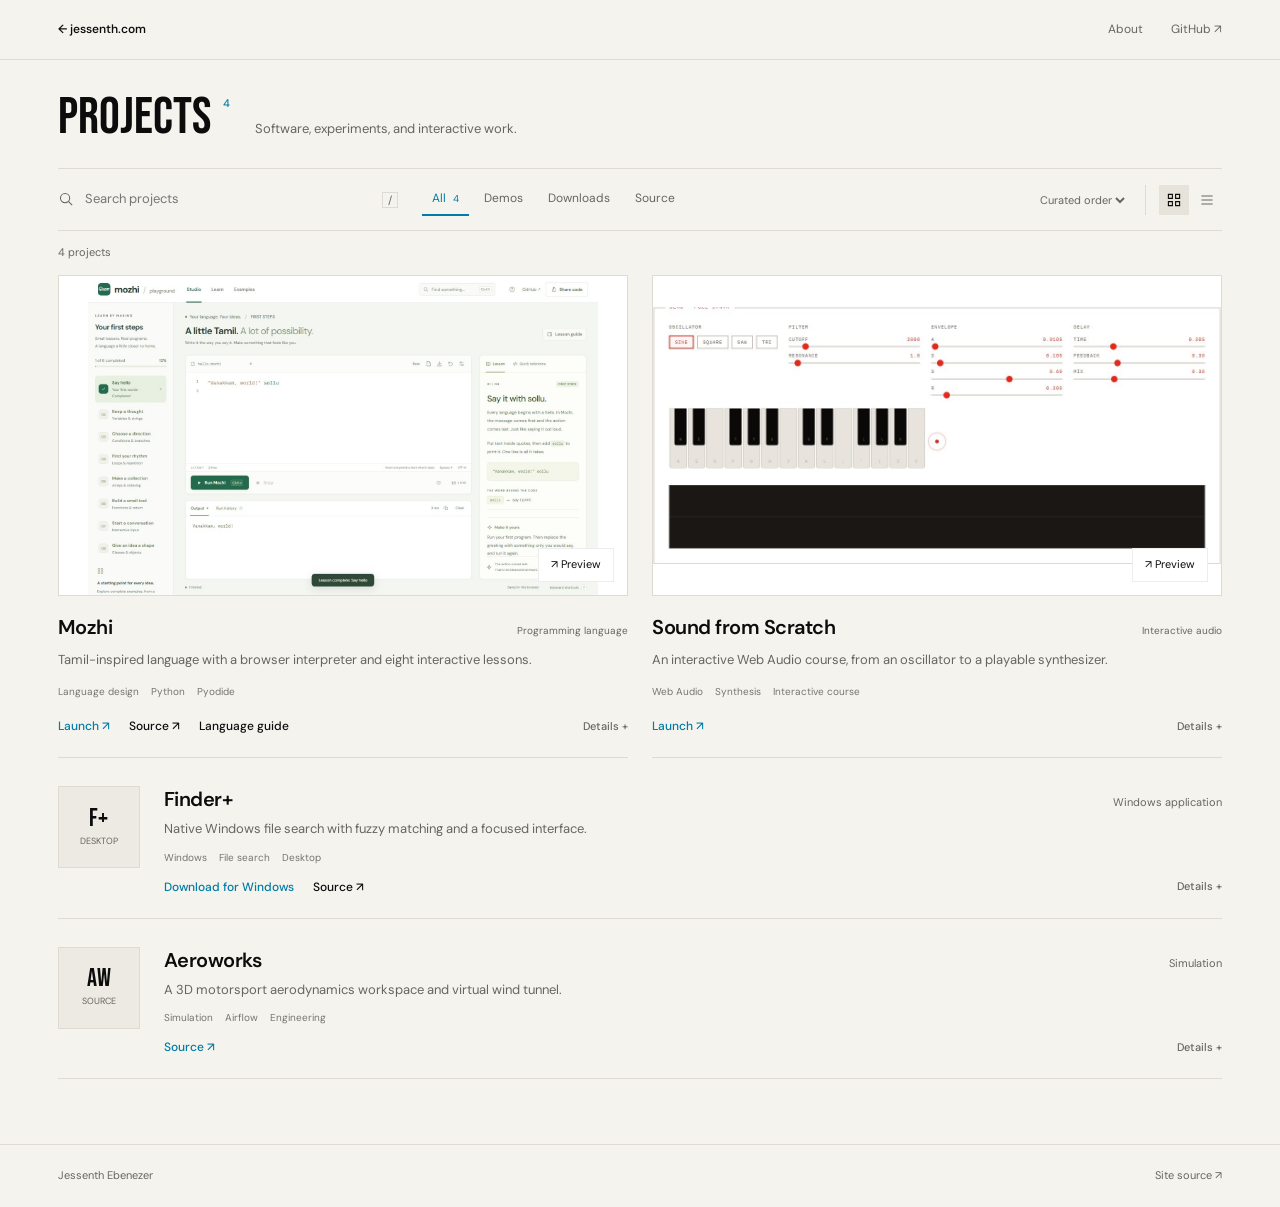
==== index.html @ d4272821 "Refocus project archive on browsing and working demos" ====
<!doctype html>
<html lang="en">
<head>
<meta charset="utf-8"><meta name="viewport" content="width=device-width,initial-scale=1"><meta name="theme-color" content="#f5f3ee">
<title>Projects | Jessenth Ebenezer</title><meta name="description" content="Software projects by Jessenth Ebenezer. Browser demos, desktop applications, and technical work.">
<link rel="icon" href="favicon.svg"><link rel="preconnect" href="https://fonts.googleapis.com"><link rel="preconnect" href="https://fonts.gstatic.com" crossorigin>
<link href="https://fonts.googleapis.com/css2?family=Bebas+Neue&family=DM+Sans:wght@400;450;500;550;600;650;700&display=swap" rel="stylesheet">
<link rel="stylesheet" href="styles.css"><script src="projects.js" defer></script><script src="app.js" defer></script>
</head>
<body>
<a class="skip" href="#collection">Skip to projects</a>
<header class="topbar"><a class="home-link" href="https://jessenth.com/tech/">← jessenth.com</a><nav aria-label="Main"><a href="https://jessenth.com/tech/">About</a><a href="https://github.com/sm1else-bot">GitHub ↗</a></nav></header>
<main id="collection">
<div class="page-heading"><h1>Projects<span id="total-count"></span></h1><p>Software, experiments, and interactive work.</p></div>
<div class="browse-tools">
<label class="search"><svg viewBox="0 0 24 24" aria-hidden="true"><circle cx="10" cy="10" r="6.5"/><path d="m15 15 5 5"/></svg><input id="search" type="search" placeholder="Search projects" aria-label="Search projects"><kbd>/</kbd></label>
<div class="filters" role="group" aria-label="Project availability"><button data-filter="all" aria-pressed="true">All <span id="all-count"></span></button><button data-filter="demo" aria-pressed="false">Demos</button><button data-filter="download" aria-pressed="false">Downloads</button><button data-filter="source" aria-pressed="false">Source</button></div>
<div class="browse-options"><label><span class="sr-only">Sort projects</span><select id="sort"><option value="curated">Curated order</option><option value="name">Name A–Z</option></select></label><div class="view-switch" role="group" aria-label="View"><button id="grid-view" aria-label="Gallery view" aria-pressed="true"><svg viewBox="0 0 20 20" aria-hidden="true"><path d="M3 3h5v5H3zM12 3h5v5h-5zM3 12h5v5H3zM12 12h5v5h-5z"/></svg></button><button id="list-view" aria-label="List view" aria-pressed="false"><svg viewBox="0 0 20 20" aria-hidden="true"><path d="M3 5h14M3 10h14M3 15h14"/></svg></button></div></div>
</div>
<div class="browse-summary"><p id="results" role="status" aria-live="polite"></p><button id="reset" hidden>Clear filters ×</button></div>
<div class="project-grid" id="project-grid"></div>
<div id="empty" class="empty" hidden><p>No matching projects.</p><button id="empty-reset">Clear filters</button></div>
<noscript><p><a href="mozhi/playground/">Mozhi</a> · <a href="https://jessenth.com/music/sound-from-scratch.html">Sound from Scratch</a> · <a href="https://github.com/sm1else-bot/finderplusplus">Finder+</a> · <a href="https://github.com/sm1else-bot/aeroworks">Aeroworks</a></p></noscript>
</main>
<footer><a href="https://jessenth.com">Jessenth Ebenezer</a><a href="https://github.com/sm1else-bot/sm1else-bot.github.io">Site source ↗</a></footer>
<dialog id="preview" aria-labelledby="preview-title"><div class="preview-toolbar"><h2 id="preview-title"></h2><span id="preview-status" role="status">Loading…</span><a id="preview-open" target="_blank" rel="noopener">Open separately ↗</a><button id="preview-close" aria-label="Close preview">✕</button></div><iframe id="preview-frame" title="Project preview" allow="clipboard-write; autoplay"></iframe></dialog>
</body></html>
---- styles.css ----
:root{--bg:#f5f3ee;--paper:#fff;--ink:#0c0c0c;--mid:#66665f;--line:#dedbd2;--cyan:#007ca6;--font:'DM Sans',sans-serif;--display:'Bebas Neue',Impact,sans-serif}
*{box-sizing:border-box}body{margin:0;background:var(--bg);color:var(--ink);font:14px/1.6 var(--font)}a{color:inherit;text-decoration:none}button,input,select{font:inherit}button{cursor:pointer}a,button,input,select{-webkit-tap-highlight-color:transparent}button:focus-visible,a:focus-visible,input:focus-visible,select:focus-visible{outline:2px solid var(--cyan);outline-offset:4px}::selection{background:#c2e6ef}.sr-only,.skip:not(:focus){position:absolute;width:1px;height:1px;overflow:hidden;clip-path:inset(50%);white-space:nowrap}.skip:focus{position:fixed;z-index:20;top:10px;left:10px;background:white;padding:12px}.topbar{height:60px;border-bottom:1px solid var(--line);padding:0 clamp(22px,4.5vw,72px);display:flex;align-items:center;justify-content:space-between}.home-link{font-size:12px;font-weight:550}.topbar nav{display:flex;gap:28px;font-size:12px;color:var(--mid)}a:hover{color:var(--cyan)}main{max-width:1600px;margin:auto;padding:32px clamp(22px,4.5vw,72px) 65px;min-height:calc(100vh - 126px)}.page-heading{display:flex;align-items:baseline;gap:25px;margin-bottom:24px}.page-heading h1{font:400 52px/1 var(--display);margin:0;display:flex;gap:12px;align-items:start}.page-heading h1 span{font:500 11px/1.5 var(--font);color:var(--cyan);margin-top:3px}.page-heading p{font-size:13px;color:var(--mid);margin:0}.browse-tools{display:flex;align-items:center;gap:24px;padding:14px 0;border-top:1px solid var(--line);border-bottom:1px solid var(--line)}.search{display:flex;align-items:center;gap:10px;flex:1;max-width:340px;min-width:150px}.search svg{width:17px;height:17px;fill:none;stroke:var(--mid);stroke-width:1.5;flex-shrink:0}.search input{background:none;border:0;width:100%;min-width:0;font-size:13px;padding:4px 0;color:var(--ink)}kbd{font:11px var(--font);padding:0 5px;border:1px solid var(--line);color:var(--mid)}.filters{display:flex;align-items:center;gap:5px}.filters button{border:0;border-bottom:2px solid transparent;background:transparent;padding:6px 10px;font-size:12px;color:var(--mid)}.filters button[aria-pressed=true]{color:var(--cyan);border-color:var(--cyan)}.filters span{font-size:10px;margin-left:4px}.browse-options{margin-left:auto;display:flex;align-items:center;gap:17px}.browse-options select{background:none;border:0;color:var(--mid);font-size:11px;max-width:125px;padding:6px 0}.view-switch{display:flex;border-left:1px solid var(--line);padding-left:13px;gap:3px}.view-switch button{border:0;background:none;color:var(--mid);width:30px;height:30px;padding:7px;display:grid;place-items:center}.view-switch button[aria-pressed=true]{background:#e6e3da;color:var(--ink)}.view-switch svg{width:16px;height:16px;fill:none;stroke:currentColor;stroke-width:1.4}.browse-summary{display:flex;justify-content:space-between;align-items:center;height:44px;color:var(--mid);font-size:11px}.browse-summary p{margin:0}.browse-summary button,.empty button{background:none;border:0;padding:0;font-size:11px;color:var(--cyan)}
.project-grid{display:grid;grid-template-columns:1fr 1fr;gap:24px}.project-card{display:flex;flex-direction:column;min-width:0;position:relative}.project-media{position:relative;aspect-ratio:16/9;background:#e9e7df;border:1px solid var(--line);overflow:hidden;display:block;width:100%;padding:0;cursor:pointer}.project-media img{display:block;width:100%;height:100%;object-fit:contain;object-position:center;background:white;transition:transform 200ms ease}.project-media:hover img{transform:scale(1.015)}.media-action{position:absolute;right:13px;bottom:13px;background:white;color:var(--ink);font-size:11px;padding:7px 12px;border:1px solid #00000012;display:flex;gap:10px;align-items:center;transition:background 150ms}.project-media:hover .media-action{background:var(--ink);color:white}.project-body{padding:18px 0 22px;min-width:0;flex:1;display:flex;flex-direction:column;border-bottom:1px solid var(--line)}.card-heading{display:flex;align-items:baseline;justify-content:space-between;gap:20px}.card-heading h2{font-size:20px;line-height:1.3;font-weight:600;letter-spacing:-.5px;margin:0}.category{font-size:10px;color:var(--mid);white-space:nowrap}.project-description{margin:9px 0 12px;color:var(--mid);font-size:13px;max-width:580px;line-height:1.75}.tags{display:flex;flex-wrap:wrap;gap:12px;margin-bottom:17px}.tags button{font-size:10px;border:0;padding:0;color:#76766d;background:transparent;text-align:left}.tags button:hover{color:var(--cyan)}.card-actions{display:flex;align-items:center;gap:19px;margin-top:auto;flex-wrap:wrap}.card-actions a,.card-actions button{font-size:12px;font-weight:500;background:none;border:0;padding:0;line-height:1.5}.card-actions .primary-action{color:var(--cyan)}.card-actions a:hover,.card-actions button:hover{color:var(--cyan);text-decoration:underline}.card-actions .details-toggle{margin-left:auto;font-size:11px;color:var(--mid)}.details{margin-top:15px;padding-top:14px;border-top:1px solid var(--line);font-size:12px;color:var(--mid)}.details a{color:var(--cyan)}.details p{margin:0 0 7px}.project-card.compact{grid-column:1/-1;display:grid;grid-template-columns:82px 1fr;gap:24px;border-bottom:1px solid var(--line);padding:4px 0 22px}.compact .project-body{padding:0;border:0}.source-mark{width:82px;height:82px;border:1px solid var(--line);display:flex;flex-direction:column;align-items:center;justify-content:center;gap:3px;background:#eceae2;color:var(--ink)}.source-mark strong{font:400 25px/1 var(--display)}.source-mark span{font-size:9px;color:var(--mid)}.compact .tags{margin-bottom:12px}.compact .project-description{margin:6px 0 9px}.compact .category{font-size:11px}
.project-grid.list{grid-template-columns:1fr;gap:0}.list .project-card,.list .project-card.compact{display:grid;grid-template-columns:150px 1fr;gap:25px;border-bottom:1px solid var(--line);padding:20px 0;grid-column:auto}.list .project-card:first-child{padding-top:0}.list .project-media{aspect-ratio:16/10}.list .project-body{border:0;padding:0}.list .media-action{display:none}.list .source-mark{width:150px;height:94px}.list .project-description{max-width:850px}.list .tags{margin:0 0 10px}.list .card-heading h2{font-size:19px}.list .card-actions .details-toggle{margin-left:auto}.empty{padding:70px 0;text-align:center;color:var(--mid);border-bottom:1px solid var(--line)}footer{display:flex;justify-content:space-between;padding:22px clamp(22px,4.5vw,72px);border-top:1px solid var(--line);font-size:11px;color:var(--mid)}dialog{width:min(1400px,96vw);height:94vh;max-height:96vh;background:var(--bg);color:var(--ink);padding:0;border:1px solid var(--line)}dialog::backdrop{background:#0c0c0ca0}.preview-toolbar{display:flex;align-items:center;gap:20px;padding:13px 20px;border-bottom:1px solid var(--line);height:60px}.preview-toolbar h2{font-size:15px;margin:0;font-weight:550}.preview-toolbar a{margin-left:auto;color:var(--cyan);font-size:12px}.preview-toolbar button{border:1px solid var(--line);background:transparent;width:32px;height:32px}.preview-toolbar span{font-size:11px;color:var(--mid)}#preview-frame{width:100%;height:calc(100% - 60px);display:block;border:0;background:white}
@media(max-width:1050px){.browse-tools{flex-wrap:wrap;gap:12px 20px}.search{max-width:none;flex-basis:40%}.browse-options{gap:10px}.category{font-size:9px}.project-grid{gap:20px}.card-heading{gap:10px}.card-heading h2{font-size:18px}}
@media(max-width:650px){.topbar{height:53px}.topbar nav{gap:18px;font-size:11px}main{padding-top:26px}.page-heading{display:block;margin-bottom:20px}.page-heading h1{font-size:44px}.page-heading p{margin-top:10px;font-size:12px}.browse-tools{gap:12px;position:relative}.search{flex-basis:100%;max-width:100%}.search input{font-size:16px}.filters{gap:2px}.filters button{font-size:11px;padding:6px 7px}.browse-options{gap:0}.browse-options select{max-width:82px;font-size:10px}.view-switch{padding-left:6px;margin-left:6px}.view-switch button{width:26px;padding:5px}.project-grid{grid-template-columns:1fr;gap:25px}.project-description{font-size:13px}.card-heading h2{font-size:20px}.category{font-size:10px}.project-card.compact{grid-template-columns:54px 1fr;gap:14px;padding-bottom:22px}.source-mark{width:54px;height:58px}.source-mark strong{font-size:20px}.source-mark span{font-size:8px}.compact .card-heading{display:block}.compact .category{display:block;margin-top:4px}.list .project-card,.list .project-card.compact{grid-template-columns:70px 1fr;gap:15px}.list .project-media{aspect-ratio:1}.list .source-mark{width:70px;height:70px}.list .card-heading{display:block}.list .category{display:block;margin-top:4px}.card-actions{gap:15px}.preview-toolbar{gap:12px;padding:10px 12px}.preview-toolbar span{display:none}.preview-toolbar a{font-size:10px}.preview-toolbar h2{font-size:13px}footer{font-size:10px}}
@media(prefers-reduced-motion:no-preference){.project-card.entering{animation:enter 170ms ease both}@keyframes enter{from{opacity:0;transform:translateY(5px)}to{opacity:1;transform:none}}}
@media(prefers-reduced-motion:reduce){*{transition:none!important;animation:none!important}}
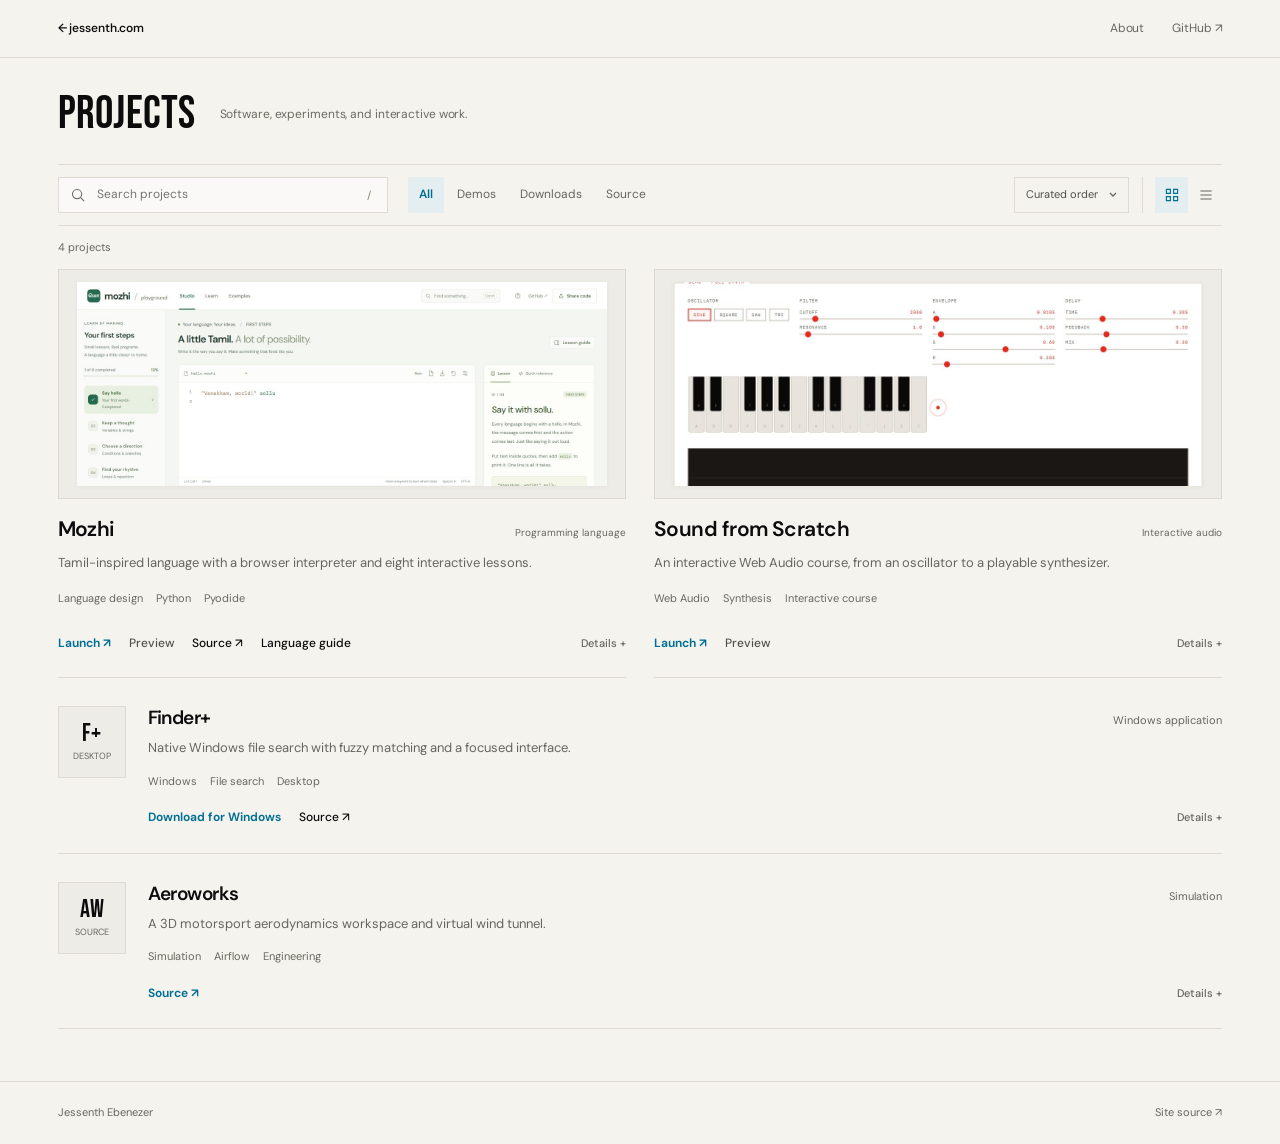
==== commit bcb075ce: "Refine gallery proportions and browsing controls" ====
--- a/index.html
+++ b/index.html
@@ -5,16 +5,16 @@
 <title>Projects | Jessenth Ebenezer</title><meta name="description" content="Software projects by Jessenth Ebenezer. Browser demos, desktop applications, and technical work.">
 <link rel="icon" href="favicon.svg"><link rel="preconnect" href="https://fonts.googleapis.com"><link rel="preconnect" href="https://fonts.gstatic.com" crossorigin>
 <link href="https://fonts.googleapis.com/css2?family=Bebas+Neue&family=DM+Sans:wght@400;450;500;550;600;650;700&display=swap" rel="stylesheet">
-<link rel="stylesheet" href="styles.css"><script src="projects.js" defer></script><script src="app.js" defer></script>
+<link rel="stylesheet" href="styles.css?v=98472c576fa6"><script src="projects.js?v=95235991b3a4" defer></script><script src="app.js?v=6f17fd3ed902" defer></script>
 </head>
 <body>
 <a class="skip" href="#collection">Skip to projects</a>
 <header class="topbar"><a class="home-link" href="https://jessenth.com/tech/">← jessenth.com</a><nav aria-label="Main"><a href="https://jessenth.com/tech/">About</a><a href="https://github.com/sm1else-bot">GitHub ↗</a></nav></header>
 <main id="collection">
-<div class="page-heading"><h1>Projects<span id="total-count"></span></h1><p>Software, experiments, and interactive work.</p></div>
+<div class="page-heading"><h1>Projects</h1><p>Software, experiments, and interactive work.</p></div>
 <div class="browse-tools">
 <label class="search"><svg viewBox="0 0 24 24" aria-hidden="true"><circle cx="10" cy="10" r="6.5"/><path d="m15 15 5 5"/></svg><input id="search" type="search" placeholder="Search projects" aria-label="Search projects"><kbd>/</kbd></label>
-<div class="filters" role="group" aria-label="Project availability"><button data-filter="all" aria-pressed="true">All <span id="all-count"></span></button><button data-filter="demo" aria-pressed="false">Demos</button><button data-filter="download" aria-pressed="false">Downloads</button><button data-filter="source" aria-pressed="false">Source</button></div>
+<div class="filters" role="group" aria-label="Project availability"><button data-filter="all" aria-pressed="true">All</button><button data-filter="demo" aria-pressed="false">Demos</button><button data-filter="download" aria-pressed="false">Downloads</button><button data-filter="source" aria-pressed="false">Source</button></div>
 <div class="browse-options"><label><span class="sr-only">Sort projects</span><select id="sort"><option value="curated">Curated order</option><option value="name">Name A–Z</option></select></label><div class="view-switch" role="group" aria-label="View"><button id="grid-view" aria-label="Gallery view" aria-pressed="true"><svg viewBox="0 0 20 20" aria-hidden="true"><path d="M3 3h5v5H3zM12 3h5v5h-5zM3 12h5v5H3zM12 12h5v5h-5z"/></svg></button><button id="list-view" aria-label="List view" aria-pressed="false"><svg viewBox="0 0 20 20" aria-hidden="true"><path d="M3 5h14M3 10h14M3 15h14"/></svg></button></div></div>
 </div>
 <div class="browse-summary"><p id="results" role="status" aria-live="polite"></p><button id="reset" hidden>Clear filters ×</button></div>
--- a/styles.css
+++ b/styles.css
@@ -6,3 +6,77 @@
 @media(max-width:650px){.topbar{height:53px}.topbar nav{gap:18px;font-size:11px}main{padding-top:26px}.page-heading{display:block;margin-bottom:20px}.page-heading h1{font-size:44px}.page-heading p{margin-top:10px;font-size:12px}.browse-tools{gap:12px;position:relative}.search{flex-basis:100%;max-width:100%}.search input{font-size:16px}.filters{gap:2px}.filters button{font-size:11px;padding:6px 7px}.browse-options{gap:0}.browse-options select{max-width:82px;font-size:10px}.view-switch{padding-left:6px;margin-left:6px}.view-switch button{width:26px;padding:5px}.project-grid{grid-template-columns:1fr;gap:25px}.project-description{font-size:13px}.card-heading h2{font-size:20px}.category{font-size:10px}.project-card.compact{grid-template-columns:54px 1fr;gap:14px;padding-bottom:22px}.source-mark{width:54px;height:58px}.source-mark strong{font-size:20px}.source-mark span{font-size:8px}.compact .card-heading{display:block}.compact .category{display:block;margin-top:4px}.list .project-card,.list .project-card.compact{grid-template-columns:70px 1fr;gap:15px}.list .project-media{aspect-ratio:1}.list .source-mark{width:70px;height:70px}.list .card-heading{display:block}.list .category{display:block;margin-top:4px}.card-actions{gap:15px}.preview-toolbar{gap:12px;padding:10px 12px}.preview-toolbar span{display:none}.preview-toolbar a{font-size:10px}.preview-toolbar h2{font-size:13px}footer{font-size:10px}}
 @media(prefers-reduced-motion:no-preference){.project-card.entering{animation:enter 170ms ease both}@keyframes enter{from{opacity:0;transform:translateY(5px)}to{opacity:1;transform:none}}}
 @media(prefers-reduced-motion:reduce){*{transition:none!important;animation:none!important}}
+/* Focused gallery refinement: shared rhythm, smaller media, quiet controls. */
+:root{--space:24px;--control-height:36px}
+.topbar{height:58px}.topbar,.page-heading{letter-spacing:-.1px}
+main{max-width:1440px;padding-top:34px;padding-bottom:52px}
+.page-heading{gap:24px;margin-bottom:26px;align-items:center}
+.page-heading h1{font-size:46px;letter-spacing:.25px}
+.page-heading p{font-size:12px;color:#6b6b63}
+.browse-tools{padding:12px 0;gap:20px;min-height:62px}
+.search{height:var(--control-height);max-width:330px;padding:0 11px;background:#ffffff90;border:1px solid var(--line)}
+.search:focus-within{border-color:var(--cyan)}
+.search input{font-size:12px;outline:none}.search kbd{border:0;color:#85857a}
+.filters{gap:2px}.filters button{height:var(--control-height);padding:7px 11px;font-size:12px;border-bottom:0}
+.filters button:hover{background:#eae8df;color:var(--ink)}
+.filters button[aria-pressed=true]{color:#006d92;background:#e4eef0;font-weight:600}
+.browse-options{gap:13px}
+.browse-options select{appearance:none;-webkit-appearance:none;max-width:none;height:var(--control-height);border:1px solid var(--line);padding:0 30px 0 11px;color:#505049;background:transparent url("data:image/svg+xml,%3Csvg xmlns='http://www.w3.org/2000/svg' width='12' height='12' fill='none' stroke='%2366665f' stroke-width='1.3'%3E%3Cpath d='m3 4 3 3 3-3'/%3E%3C/svg%3E") no-repeat right 9px center;font-size:11px}
+.view-switch{gap:1px;padding-left:12px}.view-switch button{width:33px;height:var(--control-height)}
+.view-switch button[aria-pressed=true]{background:#e4eef0;color:#006d92}
+.browse-summary{height:43px;font-size:11px;letter-spacing:.1px}
+.project-grid{gap:28px 28px}
+.project-media{aspect-ratio:auto;height:clamp(190px,18vw,242px);background:#eeece6;padding:12px 18px;border-color:#dcd9d0}
+.project-media img{background:white;object-fit:contain;box-shadow:0 1px 5px #0000000b}
+.project-media:hover,.project-media:focus-visible{border-color:#8aadb8}
+.project-media:hover img{transform:scale(1.008)}
+.project-body{padding:17px 0 22px}
+.card-heading{gap:16px;align-items:baseline}.card-heading h2{font-size:21px;font-weight:600;letter-spacing:-.55px}
+.category{font-size:10px;color:#66665f}
+.project-description{font-size:13px;line-height:1.75;margin:8px 0 12px;max-width:540px}
+.tags{gap:13px;margin-bottom:20px}.tags button{font-size:11px;color:#68685f;line-height:1.5}
+.tags button:hover{text-decoration:underline;text-underline-offset:3px}
+.card-actions{gap:18px;min-height:25px}
+.card-actions a,.card-actions button{font-size:12px}
+.card-actions .primary-action{font-weight:650;color:#006f95}
+.card-actions .primary-action:hover{text-decoration:underline;text-underline-offset:4px}
+.card-actions .preview-action{color:#53534c}
+.card-actions .details-toggle{color:#66665f;font-size:11px}
+.source-mark{background:#eeece6;border-color:#dedbd2}
+.project-card.compact{grid-template-columns:68px 1fr;gap:22px;padding:0 0 23px}
+.compact .source-mark{width:68px;height:72px}.compact .card-heading h2{font-size:19px}
+.compact .project-body{padding:0}.compact .tags{margin-bottom:12px}
+.list .project-media{height:96px;padding:5px;aspect-ratio:auto}
+.list .project-card,.list .project-card.compact{grid-template-columns:150px 1fr;gap:26px;padding:22px 0}
+.list .project-card:first-child{padding-top:0}.list .project-body{padding:0}
+.list .source-mark{width:150px;height:96px}.list .tags{margin-bottom:10px}
+.empty{padding:54px 0}.empty p{font-size:15px;margin:0 0 12px}
+.preview-toolbar a{font-weight:550}
+@media(max-width:1050px){
+  .browse-tools{gap:12px 16px}.search{flex:1;max-width:none;min-width:190px}
+  .browse-options{gap:10px}.project-grid{column-gap:22px}.project-media{height:210px;padding:10px}
+}
+@media(max-width:800px) and (min-width:651px){
+  .browse-tools .search{flex:1 1 100%;max-width:100%}.browse-options{margin-left:auto}
+  .card-heading{align-items:start;flex-direction:column;gap:3px}.project-description{margin-top:9px}
+}
+@media(max-width:650px){
+  main{padding-top:27px}.page-heading{margin-bottom:22px}.page-heading h1{font-size:42px}
+  .page-heading p{font-size:12px;margin-top:9px}
+  .browse-tools{gap:12px 8px}.search{flex-basis:100%;max-width:100%;height:40px}.search input{font-size:16px}
+  .filters{gap:0;flex:1}.filters button{font-size:11px;padding:7px 8px}
+  .browse-options{gap:8px;flex:1 1 100%;justify-content:space-between;margin-left:0}
+  .browse-options select{font-size:11px;padding-left:10px;height:33px}
+  .view-switch{border:0;padding:0;gap:2px}.view-switch button{height:33px}
+  .browse-summary{height:39px}.project-grid{gap:25px}.project-media{height:200px;padding:10px 12px}
+  .project-body{padding:15px 0 20px}.card-heading h2{font-size:20px}.category{font-size:10px}
+  .tags{gap:12px;margin-bottom:18px}.card-actions{gap:16px}
+  .project-card.compact{grid-template-columns:48px 1fr;gap:15px;padding-bottom:22px}.compact .source-mark{width:48px;height:54px}
+  .compact .card-heading h2{font-size:19px}.compact .category{margin-top:3px}
+  .list .project-card,.list .project-card.compact{grid-template-columns:64px 1fr;gap:15px;padding:20px 0}
+  .list .project-media{height:64px;padding:3px}.list .source-mark{width:64px;height:64px}
+  .list .card-heading h2{font-size:18px}.list .project-description{font-size:12px}
+}
+.project-media img{object-fit:cover;object-position:center top}
+.tags button{min-height:24px}
+.card-actions>a,.card-actions>button{display:inline-flex;align-items:center;min-height:24px}
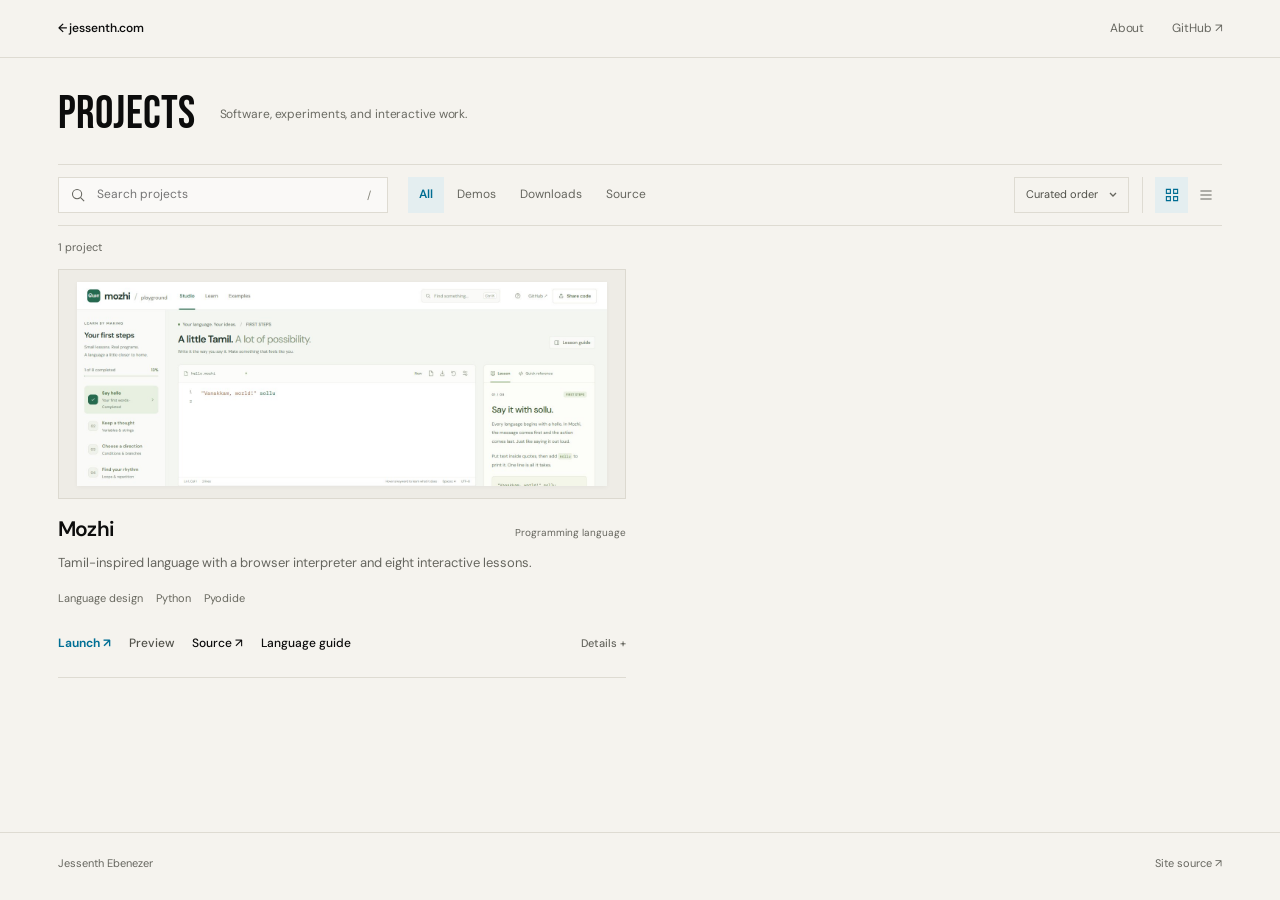
==== commit d61290ea: "Start the project collection with Mozhi only" ====
--- a/index.html
+++ b/index.html
@@ -20,7 +20,7 @@
 <div class="browse-summary"><p id="results" role="status" aria-live="polite"></p><button id="reset" hidden>Clear filters ×</button></div>
 <div class="project-grid" id="project-grid"></div>
 <div id="empty" class="empty" hidden><p>No matching projects.</p><button id="empty-reset">Clear filters</button></div>
-<noscript><p><a href="mozhi/playground/">Mozhi</a> · <a href="https://jessenth.com/music/sound-from-scratch.html">Sound from Scratch</a> · <a href="https://github.com/sm1else-bot/finderplusplus">Finder+</a> · <a href="https://github.com/sm1else-bot/aeroworks">Aeroworks</a></p></noscript>
+<noscript><p><a href="mozhi/playground/">Mozhi Studio</a> · <a href="mozhi/learn/">Language guide</a> · <a href="https://github.com/sm1else-bot/mozhi">Source</a></p></noscript>
 </main>
 <footer><a href="https://jessenth.com">Jessenth Ebenezer</a><a href="https://github.com/sm1else-bot/sm1else-bot.github.io">Site source ↗</a></footer>
 <dialog id="preview" aria-labelledby="preview-title"><div class="preview-toolbar"><h2 id="preview-title"></h2><span id="preview-status" role="status">Loading…</span><a id="preview-open" target="_blank" rel="noopener">Open separately ↗</a><button id="preview-close" aria-label="Close preview">✕</button></div><iframe id="preview-frame" title="Project preview" allow="clipboard-write; autoplay"></iframe></dialog>
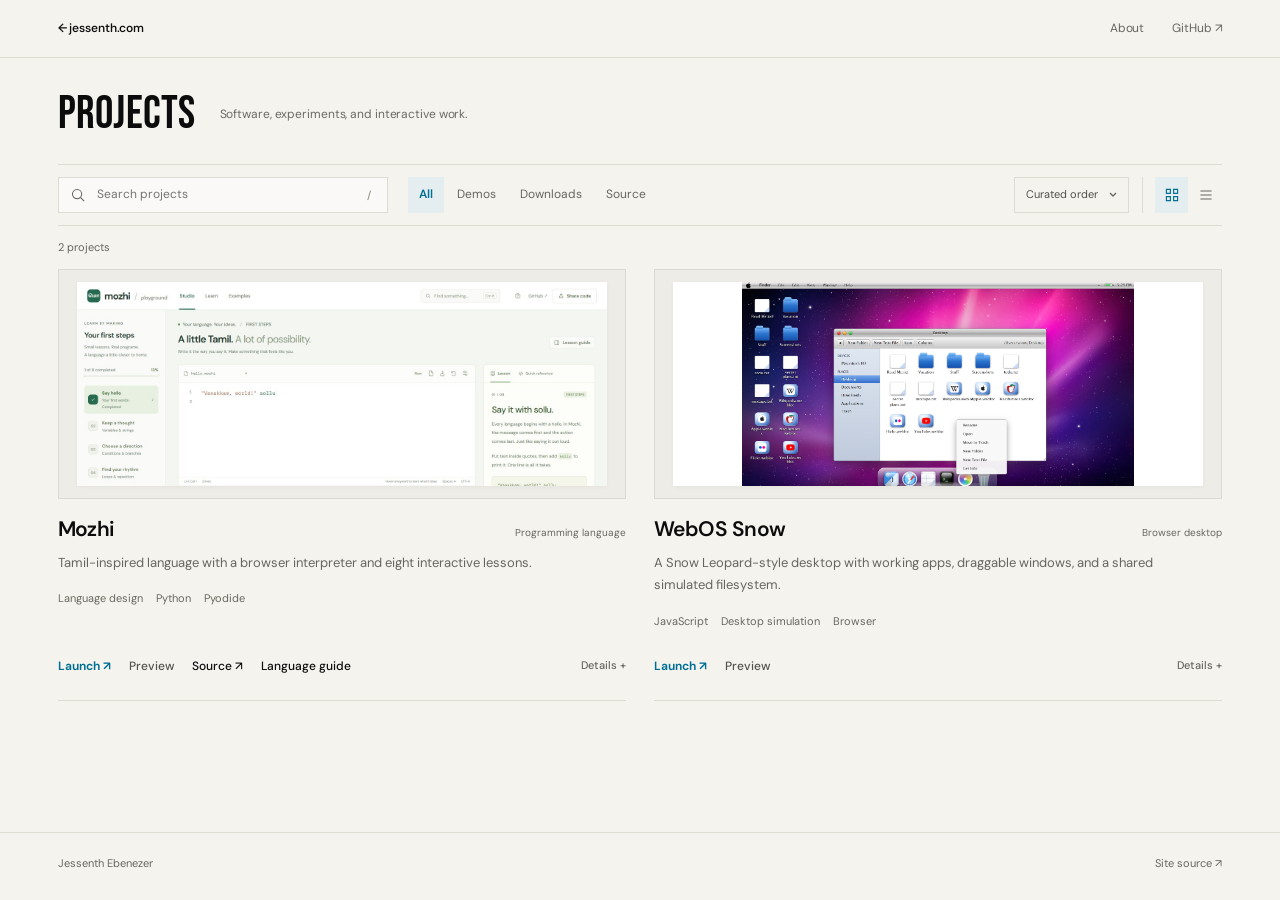
==== commit fbb728d1: "Add WebOS Snow to the project collection" ====
--- a/index.html
+++ b/index.html
@@ -20,7 +20,7 @@
 <div class="browse-summary"><p id="results" role="status" aria-live="polite"></p><button id="reset" hidden>Clear filters ×</button></div>
 <div class="project-grid" id="project-grid"></div>
 <div id="empty" class="empty" hidden><p>No matching projects.</p><button id="empty-reset">Clear filters</button></div>
-<noscript><p><a href="mozhi/playground/">Mozhi Studio</a> · <a href="mozhi/learn/">Language guide</a> · <a href="https://github.com/sm1else-bot/mozhi">Source</a></p></noscript>
+<noscript><p><a href="https://webos.jessenth.com/">WebOS Snow</a> · <a href="mozhi/playground/">Mozhi Studio</a> · <a href="mozhi/learn/">Language guide</a> · <a href="https://github.com/sm1else-bot/mozhi">Source</a></p></noscript>
 </main>
 <footer><a href="https://jessenth.com">Jessenth Ebenezer</a><a href="https://github.com/sm1else-bot/sm1else-bot.github.io">Site source ↗</a></footer>
 <dialog id="preview" aria-labelledby="preview-title"><div class="preview-toolbar"><h2 id="preview-title"></h2><span id="preview-status" role="status">Loading…</span><a id="preview-open" target="_blank" rel="noopener">Open separately ↗</a><button id="preview-close" aria-label="Close preview">✕</button></div><iframe id="preview-frame" title="Project preview" allow="clipboard-write; autoplay"></iframe></dialog>
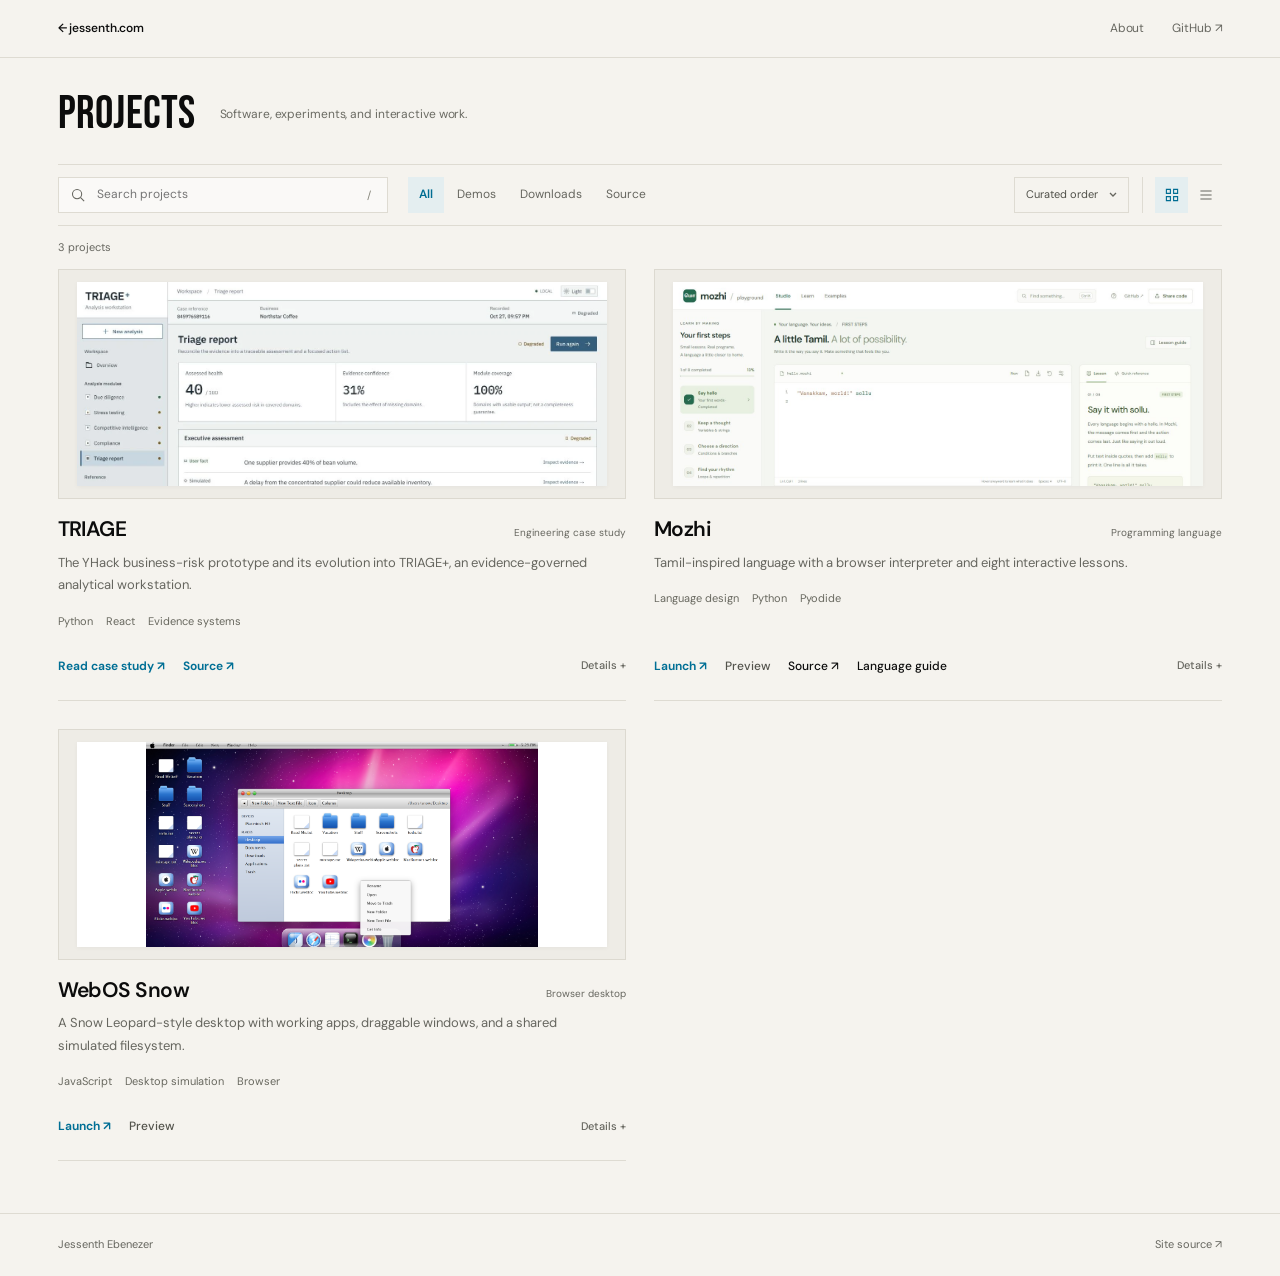
==== commit 24579d6f: "Add TRIAGE case study to the project collection" ====
--- a/index.html
+++ b/index.html
@@ -20,7 +20,7 @@
 <div class="browse-summary"><p id="results" role="status" aria-live="polite"></p><button id="reset" hidden>Clear filters ×</button></div>
 <div class="project-grid" id="project-grid"></div>
 <div id="empty" class="empty" hidden><p>No matching projects.</p><button id="empty-reset">Clear filters</button></div>
-<noscript><p><a href="https://webos.jessenth.com/">WebOS Snow</a> · <a href="mozhi/playground/">Mozhi Studio</a> · <a href="mozhi/learn/">Language guide</a> · <a href="https://github.com/sm1else-bot/mozhi">Source</a></p></noscript>
+<noscript><p><a href="triageplus/">TRIAGE case study</a> · <a href="https://webos.jessenth.com/">WebOS Snow</a> · <a href="mozhi/playground/">Mozhi Studio</a> · <a href="mozhi/learn/">Language guide</a> · <a href="https://github.com/sm1else-bot/mozhi">Source</a></p></noscript>
 </main>
 <footer><a href="https://jessenth.com">Jessenth Ebenezer</a><a href="https://github.com/sm1else-bot/sm1else-bot.github.io">Site source ↗</a></footer>
 <dialog id="preview" aria-labelledby="preview-title"><div class="preview-toolbar"><h2 id="preview-title"></h2><span id="preview-status" role="status">Loading…</span><a id="preview-open" target="_blank" rel="noopener">Open separately ↗</a><button id="preview-close" aria-label="Close preview">✕</button></div><iframe id="preview-frame" title="Project preview" allow="clipboard-write; autoplay"></iframe></dialog>
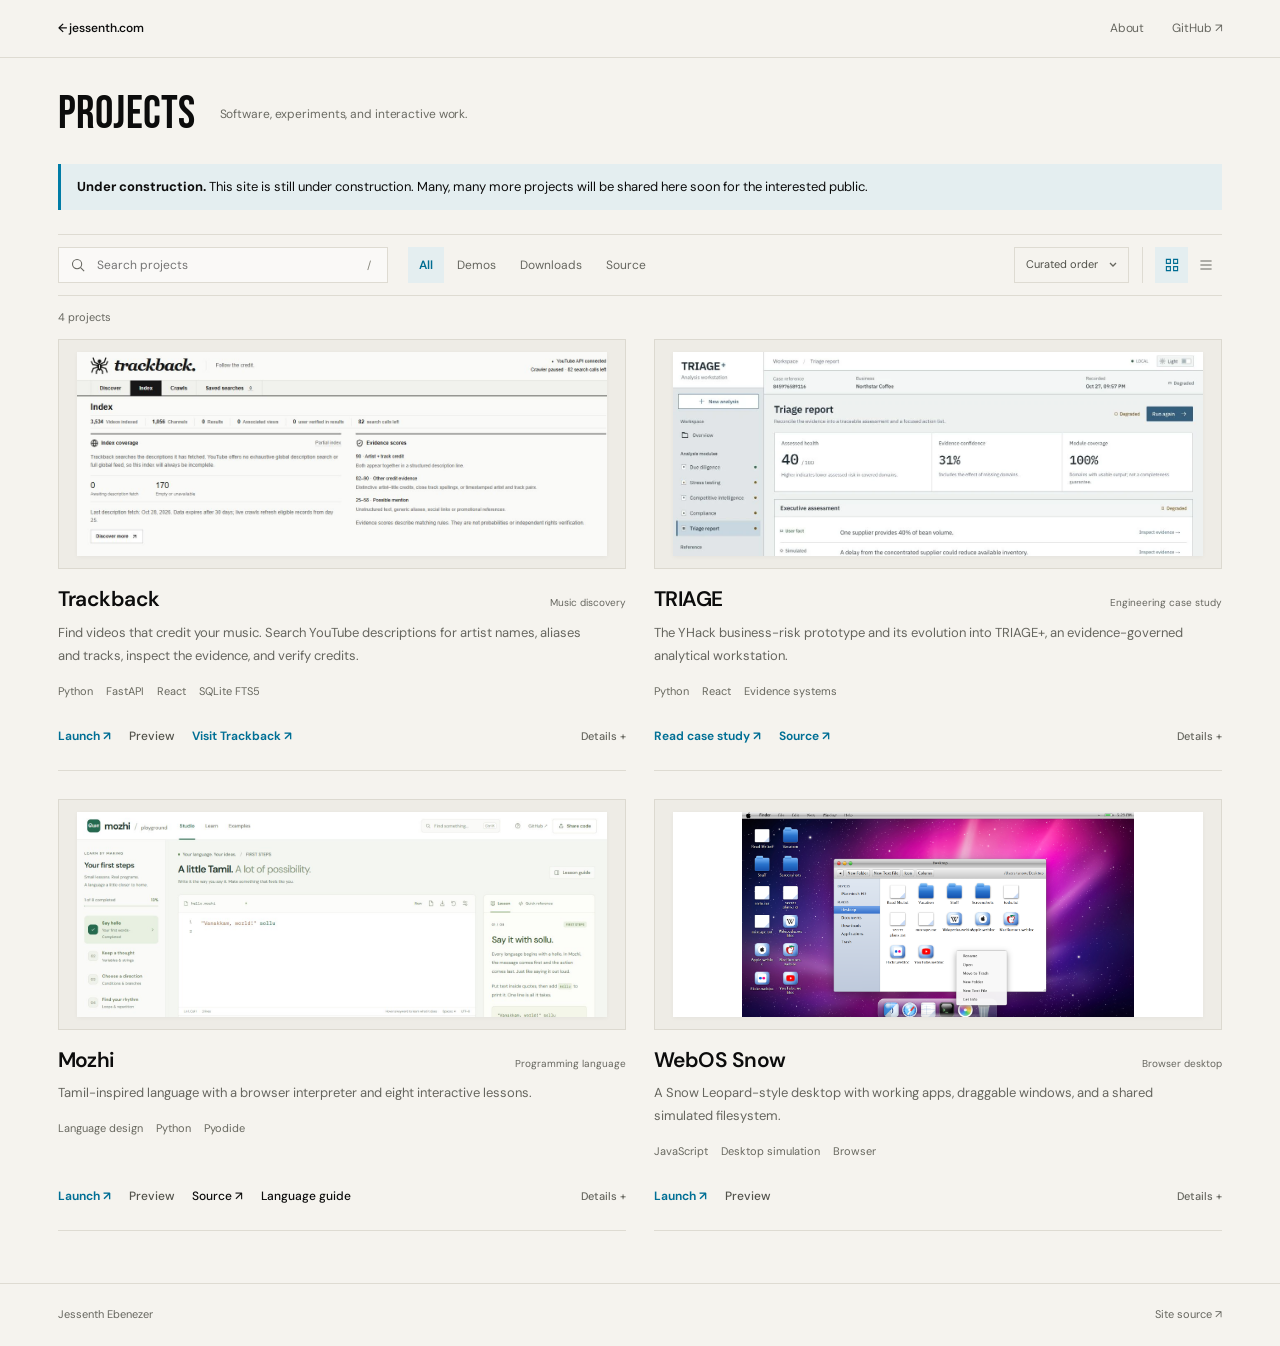
==== commit 1be30314: "Add under-construction notice with more projects coming soon" ====
--- a/index.html
+++ b/index.html
@@ -12,6 +12,7 @@
 <header class="topbar"><a class="home-link" href="https://jessenth.com/tech/">← jessenth.com</a><nav aria-label="Main"><a href="https://jessenth.com/tech/">About</a><a href="https://github.com/sm1else-bot">GitHub ↗</a></nav></header>
 <main id="collection">
 <div class="page-heading"><h1>Projects</h1><p>Software, experiments, and interactive work.</p></div>
+<p class="construction-notice" style="margin:0 0 24px;padding:12px 16px;border-left:3px solid var(--cyan);background:#e4eef0;color:var(--ink);font-size:13px;line-height:1.7"><strong>Under construction.</strong> This site is still under construction. Many, many more projects will be shared here soon for the interested public.</p>
 <div class="browse-tools">
 <label class="search"><svg viewBox="0 0 24 24" aria-hidden="true"><circle cx="10" cy="10" r="6.5"/><path d="m15 15 5 5"/></svg><input id="search" type="search" placeholder="Search projects" aria-label="Search projects"><kbd>/</kbd></label>
 <div class="filters" role="group" aria-label="Project availability"><button data-filter="all" aria-pressed="true">All</button><button data-filter="demo" aria-pressed="false">Demos</button><button data-filter="download" aria-pressed="false">Downloads</button><button data-filter="source" aria-pressed="false">Source</button></div>
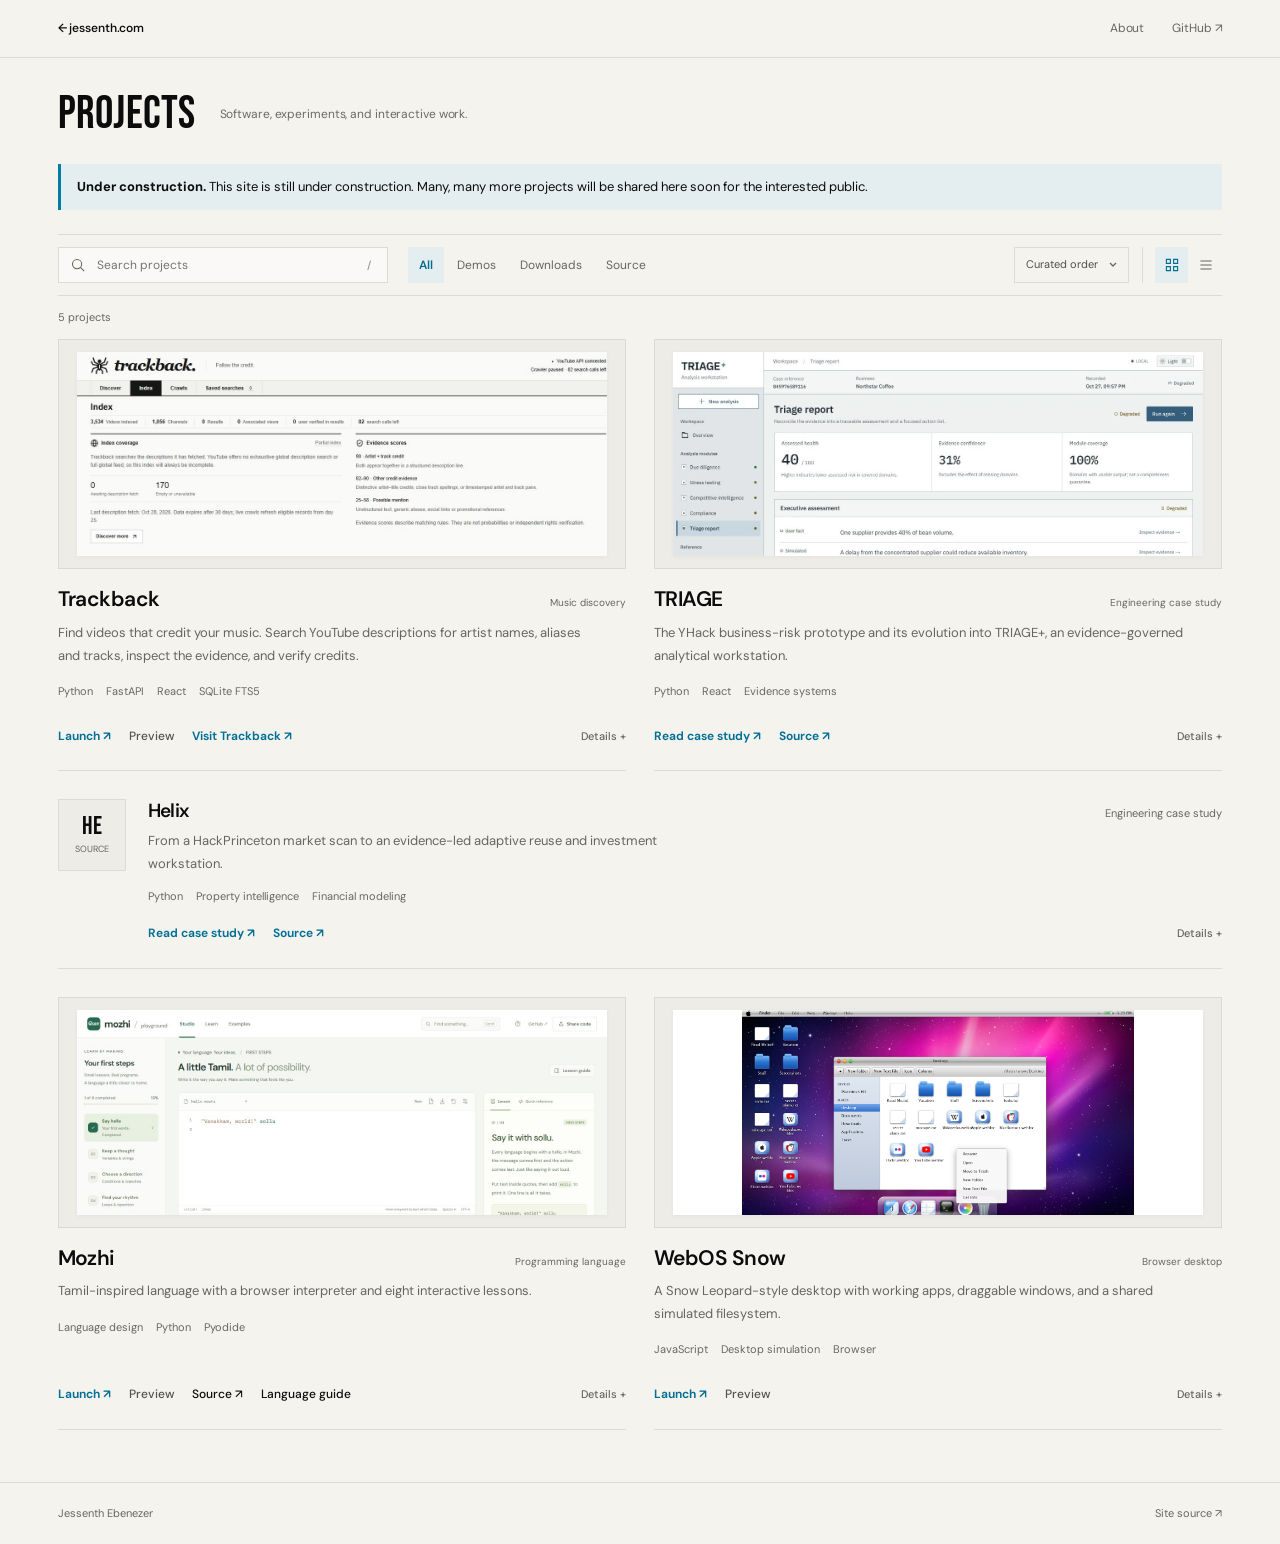
==== commit 1af26650: "Preserve the full Helix engineering archive" ====
--- a/index.html
+++ b/index.html
@@ -21,7 +21,7 @@
 <div class="browse-summary"><p id="results" role="status" aria-live="polite"></p><button id="reset" hidden>Clear filters ×</button></div>
 <div class="project-grid" id="project-grid"></div>
 <div id="empty" class="empty" hidden><p>No matching projects.</p><button id="empty-reset">Clear filters</button></div>
-<noscript><p><a href="triageplus/">TRIAGE case study</a> · <a href="https://webos.jessenth.com/">WebOS Snow</a> · <a href="mozhi/playground/">Mozhi Studio</a> · <a href="mozhi/learn/">Language guide</a> · <a href="https://github.com/sm1else-bot/mozhi">Source</a></p></noscript>
+<noscript><p><a href="triageplus/">TRIAGE case study</a> · <a href="helix/">Helix case study</a> · <a href="https://webos.jessenth.com/">WebOS Snow</a> · <a href="mozhi/playground/">Mozhi Studio</a> · <a href="mozhi/learn/">Language guide</a> · <a href="https://github.com/sm1else-bot/mozhi">Source</a></p></noscript>
 </main>
 <footer><a href="https://jessenth.com">Jessenth Ebenezer</a><a href="https://github.com/sm1else-bot/sm1else-bot.github.io">Site source ↗</a></footer>
 <dialog id="preview" aria-labelledby="preview-title"><div class="preview-toolbar"><h2 id="preview-title"></h2><span id="preview-status" role="status">Loading…</span><a id="preview-open" target="_blank" rel="noopener">Open separately ↗</a><button id="preview-close" aria-label="Close preview">✕</button></div><iframe id="preview-frame" title="Project preview" allow="clipboard-write; autoplay"></iframe></dialog>
